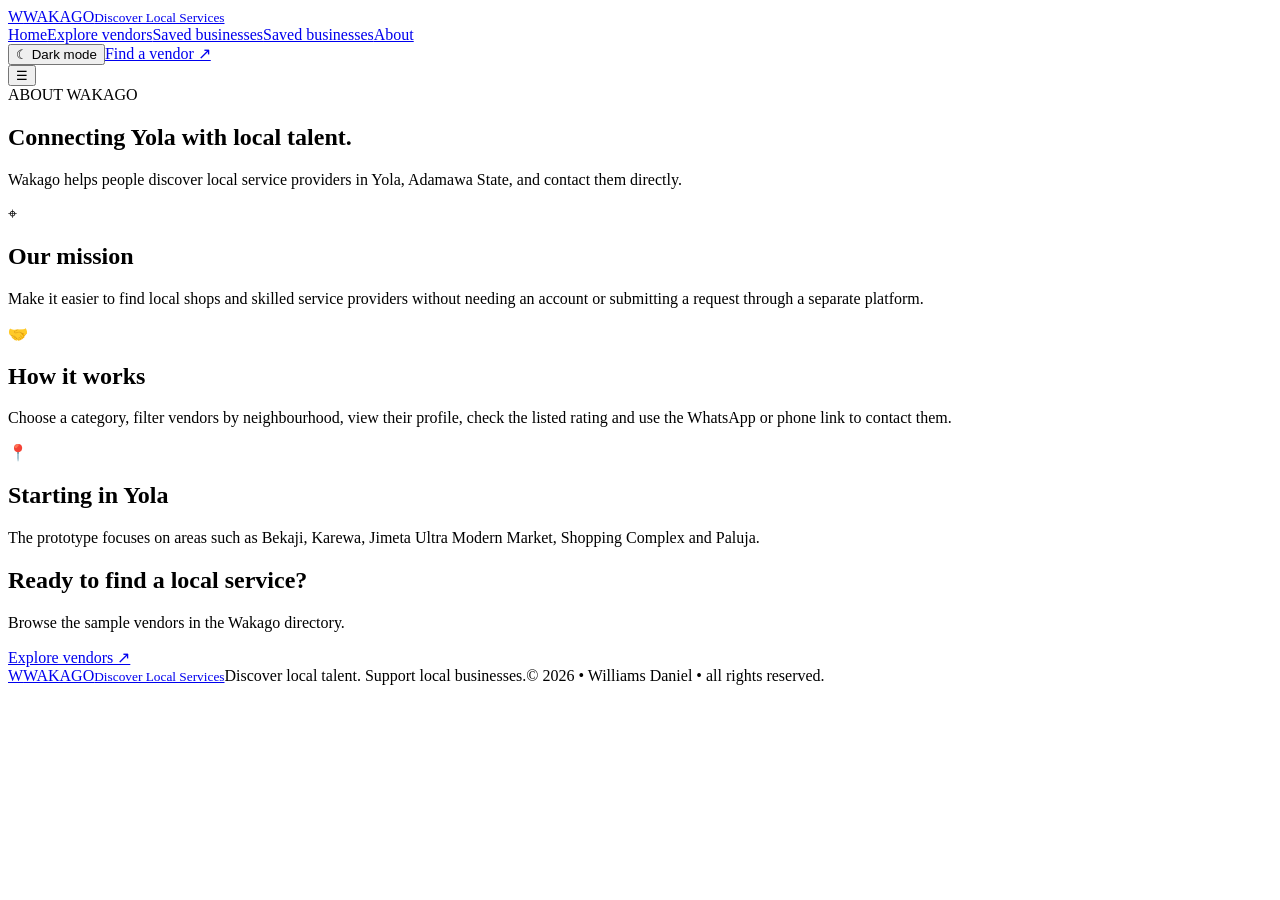
==== about.html @ bc4a3137 "Add files via upload" ====
<!doctype html><html lang="en" data-theme="light"><head><meta charset="utf-8"><meta name="viewport" content="width=device-width,initial-scale=1"><title>About Wakago</title><link rel="stylesheet" href="css/style.css"></head><body>
<header class="topbar"><a class="brand" href="index.html"><span class="brand-mark">W</span><span>WAKAGO<small>Discover Local Services</small></span></a><nav><a href="index.html">Home</a><a href="explore.html">Explore vendors</a><a href="saved.html">Saved businesses</a><a href="saved.html">Saved businesses</a><a class="active" href="about.html">About</a></nav><div class="nav-actions"><button class="theme-toggle" data-theme-toggle aria-label="Switch colour theme">☾ Dark mode</button><a class="nav-cta" href="explore.html">Find a vendor ↗</a></div><button class="menu-btn" aria-label="Toggle navigation">☰</button></header>
<main><section class="about-hero"><span class="eyebrow">ABOUT WAKAGO</span><h1>Connecting Yola with local talent.</h1><p>Wakago helps people discover local service providers in Yola, Adamawa State, and contact them directly.</p></section><section class="section about-columns"><article class="info-card"><span class="info-icon">⌖</span><h2>Our mission</h2><p>Make it easier to find local shops and skilled service providers without needing an account or submitting a request through a separate platform.</p></article><article class="info-card"><span class="info-icon">🤝</span><h2>How it works</h2><p>Choose a category, filter vendors by neighbourhood, view their profile, check the listed rating and use the WhatsApp or phone link to contact them.</p></article><article class="info-card"><span class="info-icon">📍</span><h2>Starting in Yola</h2><p>The prototype focuses on areas such as Bekaji, Karewa, Jimeta Ultra Modern Market, Shopping Complex and Paluja.</p></article></section><section class="contact-strip"><div><h2>Ready to find a local service?</h2><p>Browse the sample vendors in the Wakago directory.</p></div><a class="button-link" href="explore.html">Explore vendors ↗</a></section></main>
<footer class="about-footer"><a class="brand" href="index.html"><span class="brand-mark">W</span><span>WAKAGO<small>Discover Local Services</small></span></a><span>Discover local talent. Support local businesses.</span><span>© 2026 • Williams Daniel • all rights reserved.</span></footer><script src="js/app.js"></script></body></html>
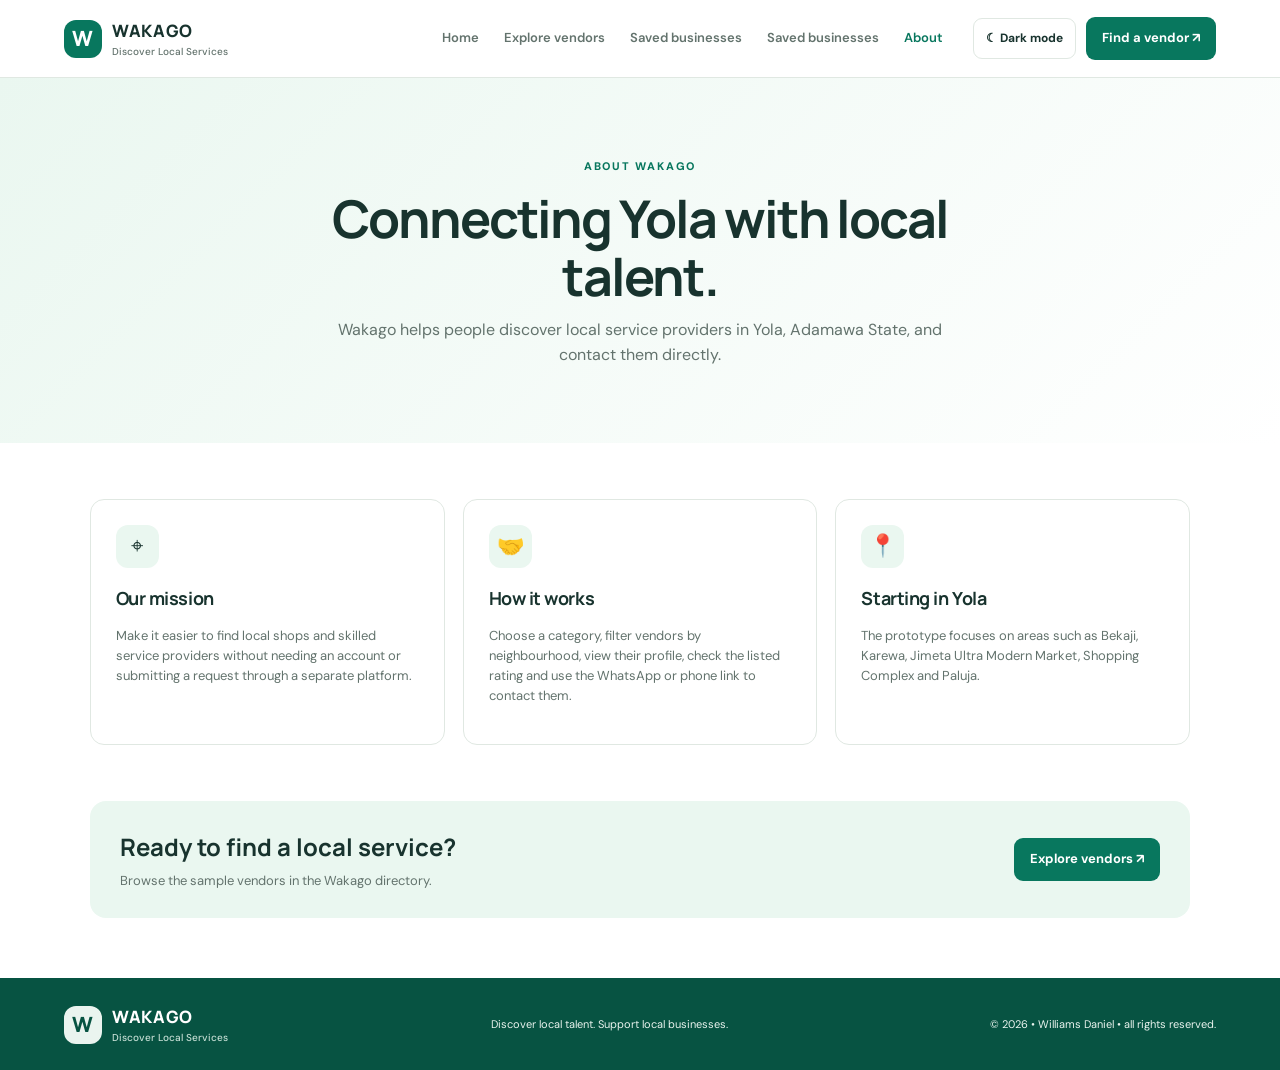
==== commit e3724b64: "Fix footer script source and HTML structure" ====
--- a/about.html
+++ b/about.html
@@ -1,4 +1,4 @@
-<!doctype html><html lang="en" data-theme="light"><head><meta charset="utf-8"><meta name="viewport" content="width=device-width,initial-scale=1"><title>About Wakago</title><link rel="stylesheet" href="css/style.css"></head><body>
+<!doctype html><html lang="en" data-theme="light"><head><meta charset="utf-8"><meta name="viewport" content="width=device-width,initial-scale=1"><title>About Wakago</title><link rel="stylesheet" href="style.css"></head><body>
 <header class="topbar"><a class="brand" href="index.html"><span class="brand-mark">W</span><span>WAKAGO<small>Discover Local Services</small></span></a><nav><a href="index.html">Home</a><a href="explore.html">Explore vendors</a><a href="saved.html">Saved businesses</a><a href="saved.html">Saved businesses</a><a class="active" href="about.html">About</a></nav><div class="nav-actions"><button class="theme-toggle" data-theme-toggle aria-label="Switch colour theme">☾ Dark mode</button><a class="nav-cta" href="explore.html">Find a vendor ↗</a></div><button class="menu-btn" aria-label="Toggle navigation">☰</button></header>
 <main><section class="about-hero"><span class="eyebrow">ABOUT WAKAGO</span><h1>Connecting Yola with local talent.</h1><p>Wakago helps people discover local service providers in Yola, Adamawa State, and contact them directly.</p></section><section class="section about-columns"><article class="info-card"><span class="info-icon">⌖</span><h2>Our mission</h2><p>Make it easier to find local shops and skilled service providers without needing an account or submitting a request through a separate platform.</p></article><article class="info-card"><span class="info-icon">🤝</span><h2>How it works</h2><p>Choose a category, filter vendors by neighbourhood, view their profile, check the listed rating and use the WhatsApp or phone link to contact them.</p></article><article class="info-card"><span class="info-icon">📍</span><h2>Starting in Yola</h2><p>The prototype focuses on areas such as Bekaji, Karewa, Jimeta Ultra Modern Market, Shopping Complex and Paluja.</p></article></section><section class="contact-strip"><div><h2>Ready to find a local service?</h2><p>Browse the sample vendors in the Wakago directory.</p></div><a class="button-link" href="explore.html">Explore vendors ↗</a></section></main>
-<footer class="about-footer"><a class="brand" href="index.html"><span class="brand-mark">W</span><span>WAKAGO<small>Discover Local Services</small></span></a><span>Discover local talent. Support local businesses.</span><span>© 2026 • Williams Daniel • all rights reserved.</span></footer><script src="js/app.js"></script></body></html>
+<footer class="about-footer"><a class="brand" href="index.html"><span class="brand-mark">W</span><span>WAKAGO<small>Discover Local Services</small></span></a><span>Discover local talent. Support local businesses.</span><span>© 2026 • Williams Daniel • all rights reserved.</span></footer><script src="app.js"></script></body></html>
--- a/style.css
+++ b/style.css
@@ -0,0 +1,9 @@
+@import url('https://fonts.googleapis.com/css2?family=DM+Sans:wght@400;500;600;700&family=Manrope:wght@400;500;600;700;800&display=swap');
+:root{color-scheme:light;--bg:#ffffff;--surface:#ffffff;--text:#18332e;--muted:#63736d;--line:#e0e8e2;--green:#08775e;--green-dark:#075342;--mint:#eaf7f0;--soft:#f5f8f6;--shadow:0 10px 30px rgba(15,56,44,.07)}
+html[data-theme="dark"]{color-scheme:dark;--bg:#202725;--surface:#2a3330;--text:#f0f5f2;--muted:#c0cbc5;--line:#45514b;--green:#65d0a9;--green-dark:#267d62;--mint:#34463d;--soft:#303a35;--shadow:0 10px 30px rgba(0,0,0,.2)}
+*{box-sizing:border-box}body{margin:0;background:var(--bg);color:var(--text);font-family:'DM Sans',sans-serif;line-height:1.55}a{color:inherit;text-decoration:none}button,input,select{font:inherit}button,a,select{ -webkit-tap-highlight-color:transparent}.topbar{height:auto;min-height:78px;padding:15px max(5vw,20px);display:flex;align-items:center;gap:30px;background:var(--surface);border-bottom:1px solid var(--line);position:sticky;top:0;z-index:10}.brand{display:flex;align-items:center;gap:10px;font-family:Manrope,sans-serif;font-weight:800;letter-spacing:.04em;font-size:17px;white-space:nowrap}.brand small{display:block;font-family:'DM Sans',sans-serif;letter-spacing:0;font-size:10px;font-weight:500;color:var(--muted)}.brand-mark{display:grid;place-items:center;width:38px;height:38px;border-radius:12px;background:var(--green);color:#fff;font-size:21px}.topbar nav{display:flex;gap:25px;margin-left:auto}.topbar nav a{font-size:13px;font-weight:600;color:var(--muted)}.topbar nav a:hover,.topbar nav .active{color:var(--green)}.nav-actions{display:flex;gap:10px;align-items:center}.nav-cta,.button-link{display:inline-flex;align-items:center;justify-content:center;padding:11px 16px;background:var(--green);color:#fff;border-radius:9px;font-weight:700;font-size:13px;border:0}.nav-cta:hover,.button-link:hover{background:var(--green-dark)}.theme-toggle{border:1px solid var(--line);background:var(--surface);color:var(--text);padding:10px 12px;border-radius:9px;cursor:pointer;font-size:12px;font-weight:700}.menu-btn{display:none;background:transparent;border:0;color:var(--text);font-size:24px}.hero{display:grid;grid-template-columns:1fr .9fr;gap:5vw;align-items:center;padding:68px max(7vw,24px) 64px;background:linear-gradient(135deg,var(--mint),var(--bg) 65%)}.hero-copy{max-width:620px}.eyebrow{font-size:11px;letter-spacing:.16em;font-weight:800;color:var(--green);text-transform:uppercase}.hero h1,.about-hero h1{font-family:Manrope,sans-serif;font-size:clamp(36px,4.5vw,60px);line-height:1.12;letter-spacing:-.04em;margin:17px 0}.hero h1 em{font-style:normal;color:var(--green)}.hero-copy>p,.page-heading p,.section-heading p{color:var(--muted);max-width:540px}.hero-search{display:flex;align-items:center;gap:10px;background:var(--surface);border:1px solid var(--line);padding:7px;border-radius:12px;box-shadow:var(--shadow);margin:25px 0 18px}.hero-search>span{padding-left:10px;font-size:25px;color:var(--muted)}.hero-search input{border:0;outline:0;min-width:0;flex:1;background:transparent;color:var(--text);padding:10px 0}.hero-search button{border:0;background:var(--green);color:#fff;padding:12px 16px;border-radius:8px;font-weight:700;cursor:pointer}.hero-points{display:flex;flex-wrap:wrap;gap:20px;color:var(--muted);font-size:12px}.hero-image{height:390px;position:relative;border-radius:22px;overflow:hidden;box-shadow:var(--shadow)}.hero-image img{width:100%;height:100%;object-fit:cover}.image-note{position:absolute;bottom:18px;left:18px;right:18px;background:rgba(255,255,255,.94);color:#18332e;border-radius:12px;padding:15px 18px}.image-note strong,.image-note span{display:block}.image-note span{font-size:12px;color:#687973;margin-top:3px}.section{padding:56px max(7vw,24px)}.section-heading{display:flex;justify-content:space-between;align-items:end;gap:20px;margin-bottom:24px}.section h2,.section-heading h2{font-family:Manrope,sans-serif;font-size:28px;letter-spacing:-.025em;margin:7px 0}.section-heading p{margin:4px 0}.text-link{font-weight:700;color:var(--green);font-size:13px;white-space:nowrap}.category-grid{display:grid;grid-template-columns:repeat(5,1fr);gap:14px}.category-tile{background:var(--surface);border:1px solid var(--line);border-radius:14px;padding:22px 18px;display:flex;flex-direction:column;gap:5px;transition:transform .15s,border-color .15s}.category-tile:hover{transform:translateY(-3px);border-color:var(--green)}.category-tile>span{font-size:26px;margin-bottom:8px}.category-tile strong{font-size:14px}.category-tile small{font-size:11px;color:var(--muted)}.featured-section{background:var(--surface)}.vendor-grid{display:grid;grid-template-columns:repeat(3,minmax(0,1fr));gap:20px}.vendor-card{overflow:hidden;background:var(--surface);border:1px solid var(--line);border-radius:15px;box-shadow:0 4px 18px rgba(10,40,30,.035);transition:transform .16s,border-color .16s}.vendor-card:hover{transform:translateY(-3px);border-color:var(--green)}.vendor-card img{width:100%;height:180px;object-fit:cover;display:block;background:var(--soft)}.vendor-card-body{padding:16px}.vendor-card-top{display:flex;justify-content:space-between;gap:8px;align-items:start}.vendor-card h3{font-family:Manrope,sans-serif;font-size:16px;margin:0 0 4px}.category-pill{display:inline-block;background:var(--mint);color:var(--green);font-size:10px;font-weight:800;padding:5px 8px;border-radius:30px;white-space:nowrap}.vendor-card p{font-size:12px;color:var(--muted);margin:9px 0}.rating{font-size:12px;font-weight:700;color:var(--text)}.rating span{color:#e5a52a}.location-line{display:flex;gap:6px;align-items:center}.card-bottom{display:flex;justify-content:space-between;align-items:center;border-top:1px solid var(--line);margin-top:13px;padding-top:12px}.view-link{font-size:12px;color:var(--green);font-weight:800}.page-wrap{max-width:1180px;margin:0 auto;padding:52px 24px 70px}.page-heading{margin-bottom:28px}.page-heading h1{font-family:Manrope,sans-serif;font-size:clamp(30px,4vw,44px);letter-spacing:-.035em;margin:8px 0}.filter-bar{display:grid;grid-template-columns:1fr 210px 250px;gap:12px;padding:12px;background:var(--surface);border:1px solid var(--line);border-radius:14px;margin-bottom:20px}.search-field{display:flex;align-items:center;gap:10px;border:1px solid var(--line);border-radius:9px;padding:0 13px;color:var(--muted);font-size:24px}.search-field input{width:100%;border:0;outline:0;background:transparent;color:var(--text);padding:11px 0;font-size:13px}.filter-bar select{border:1px solid var(--line);border-radius:9px;padding:0 12px;background:var(--surface);color:var(--text);font-size:13px;min-width:0}.result-count{color:var(--muted);font-size:12px;margin:0 0 16px}.prototype-note{font-size:12px;color:var(--muted);margin-top:28px;padding:13px 15px;border-radius:9px;background:var(--soft)}.back-link{display:inline-block;color:var(--green);font-weight:700;font-size:13px;margin-bottom:22px}.profile-card{background:var(--surface);border:1px solid var(--line);border-radius:18px;overflow:hidden;box-shadow:var(--shadow)}.profile-cover{width:100%;height:340px;object-fit:cover;display:block}.profile-content{padding:28px}.profile-head{display:flex;justify-content:space-between;gap:20px;align-items:flex-start}.profile-head h1{font-family:Manrope,sans-serif;font-size:clamp(26px,4vw,38px);margin:8px 0 5px}.profile-subtitle{color:var(--muted);margin:0}.profile-rating{margin-top:12px}.profile-actions{display:flex;flex-wrap:wrap;gap:10px}.contact-button{display:inline-flex;align-items:center;justify-content:center;gap:7px;padding:12px 16px;border-radius:9px;background:var(--green);color:#fff;font-weight:800;font-size:13px}.contact-button.phone{background:var(--surface);color:var(--green);border:1px solid var(--green)}.profile-details{display:grid;grid-template-columns:1fr 1fr;gap:22px;margin-top:26px;padding-top:24px;border-top:1px solid var(--line)}.profile-details h2,.info-card h2{font-family:Manrope,sans-serif;font-size:18px;margin:0 0 9px}.profile-details p{font-size:13px;color:var(--muted)}.detail-item{margin:12px 0;font-size:13px}.detail-item strong{display:block;font-size:11px;color:var(--muted);margin-bottom:2px}.about-hero{padding:75px 24px;text-align:center;background:linear-gradient(135deg,var(--mint),var(--bg));}.about-hero h1{font-size:clamp(34px,5vw,52px);max-width:760px;margin:12px auto}.about-hero p{max-width:650px;margin:0 auto;color:var(--muted)}.about-columns{display:grid;grid-template-columns:repeat(3,1fr);gap:18px}.info-card{background:var(--surface);border:1px solid var(--line);border-radius:14px;padding:25px}.info-icon{display:grid;place-items:center;width:43px;height:43px;background:var(--mint);border-radius:12px;font-size:22px;margin-bottom:17px}.info-card p,.contact-strip p{font-size:13px;color:var(--muted)}.contact-strip{margin:0 max(7vw,24px) 60px;padding:27px 30px;background:var(--mint);border-radius:16px;display:flex;align-items:center;justify-content:space-between;gap:20px}.contact-strip h2{font-family:Manrope,sans-serif;margin:0}.contact-strip p{margin:5px 0 0}footer{display:flex;align-items:center;justify-content:space-between;gap:20px;padding:25px max(5vw,20px);border-top:1px solid var(--line);background:var(--surface);font-size:11px;color:var(--muted)}footer .brand{color:var(--text)}.about-footer{background:var(--green-dark);color:#eaf4ef;border-color:transparent}.about-footer .brand{color:#fff}.about-footer .brand small{color:#c5ded4}.about-footer .brand-mark{background:#eaf4ef;color:var(--green-dark)}.empty-state{grid-column:1/-1;text-align:center;padding:45px 20px;background:var(--surface);border:1px dashed var(--line);border-radius:14px;color:var(--muted)}
+@media(max-width:900px){.topbar{gap:14px}.topbar nav{gap:15px}.nav-cta{display:none}.hero{gap:28px;padding-top:45px}.hero-image{height:330px}.category-grid{grid-template-columns:repeat(3,1fr)}.vendor-grid{grid-template-columns:repeat(2,minmax(0,1fr))}.filter-bar{grid-template-columns:1fr 1fr}.search-field{grid-column:1/-1}.profile-cover{height:280px}}
+@media(max-width:620px){.topbar{min-height:68px;padding:12px 16px;flex-wrap:wrap}.topbar nav{display:none;order:5;width:100%;margin:0;padding:10px 0 4px;justify-content:space-between}.topbar.nav-open nav{display:flex}.topbar nav a{font-size:12px}.nav-actions{margin-left:auto}.theme-toggle{padding:9px;font-size:11px}.menu-btn{display:block}.hero{grid-template-columns:1fr;padding:40px 20px 34px}.hero h1{font-size:39px}.hero-image{height:260px}.hero-search button{padding:11px;font-size:11px}.hero-points{gap:10px}.section{padding:38px 20px}.section-heading{align-items:start}.section h2,.section-heading h2{font-size:23px}.category-grid{grid-template-columns:repeat(2,1fr);gap:10px}.category-tile{padding:16px 13px}.vendor-grid{grid-template-columns:1fr;gap:14px}.vendor-card img{height:205px}.page-wrap{padding:34px 16px 50px}.filter-bar{grid-template-columns:1fr}.search-field{grid-column:auto}.filter-bar select{padding:12px}.profile-cover{height:220px}.profile-content{padding:18px}.profile-head{display:block}.profile-actions{margin-top:18px}.profile-details{grid-template-columns:1fr;gap:8px}.about-hero{padding:55px 20px}.about-columns{grid-template-columns:1fr;padding-top:32px;padding-bottom:32px}.contact-strip{margin:0 20px 38px;padding:22px;align-items:flex-start;flex-direction:column}footer{flex-direction:column;align-items:flex-start;padding:22px 20px;gap:12px}}
+
+.save-small{margin:0 16px 16px;border:1px solid var(--line);background:var(--surface);color:var(--green);padding:8px 11px;border-radius:8px;font-size:12px;font-weight:700;cursor:pointer}.save-small.is-saved,.save-profile.is-saved{background:var(--mint);color:var(--green);border-color:var(--green)}.save-profile{cursor:pointer;border:0}.save-status{font-size:13px;color:var(--green);font-weight:700;min-height:0;margin:12px 0 0}.save-status:empty{display:none}
+@media(max-width:620px){.topbar nav{flex-wrap:wrap;gap:12px}.topbar nav a{font-size:11px}}
